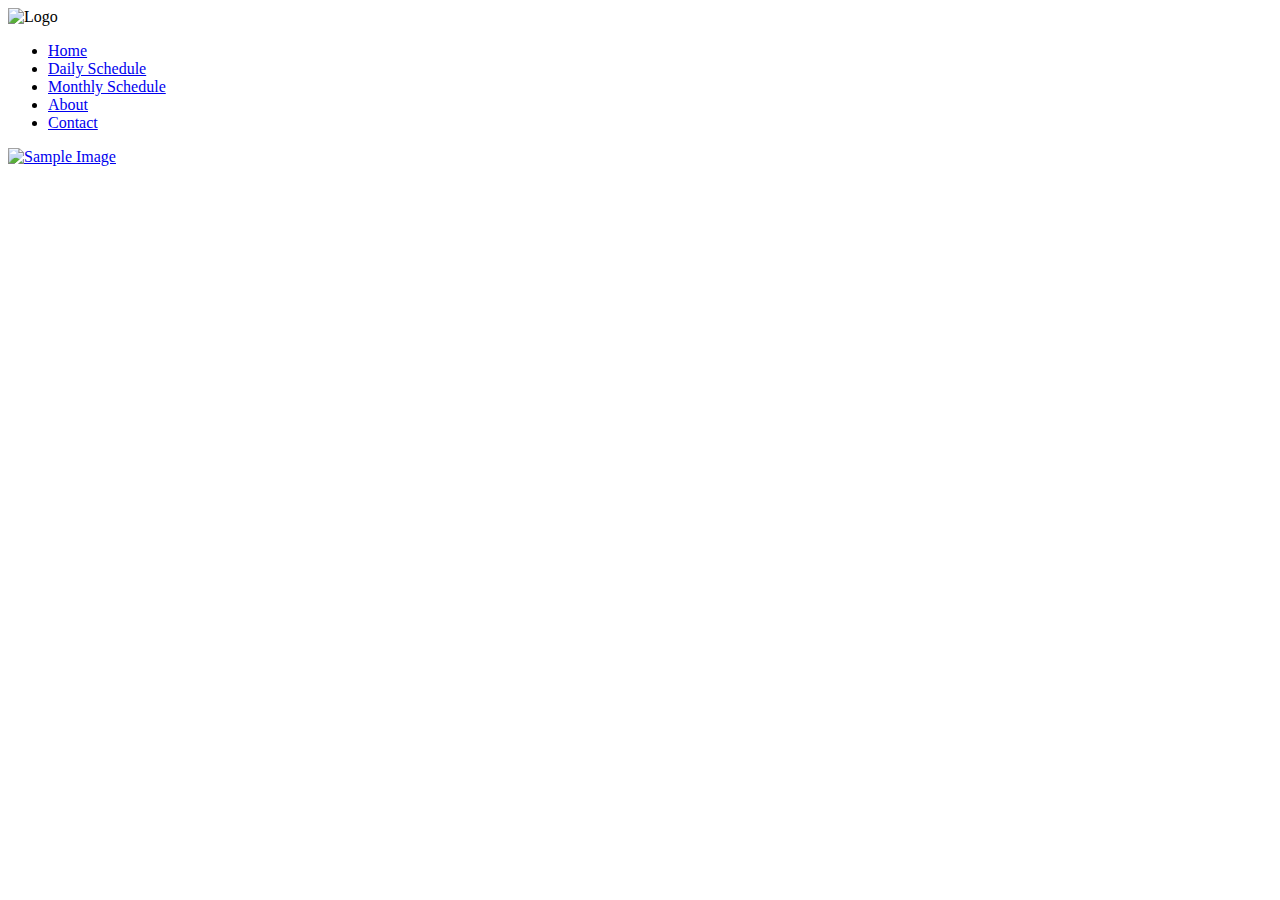
==== home.html @ edce8a9d "Add files via upload" ====
<!DOCTYPE html>
<html lang="en">
<head>
    <meta charset="UTF-8">
    <meta name="viewport" content="width=device-width, initial-scale=1.0">
    <link rel="stylesheet" href="styles.css">
    <title>Your Portfolio</title>
</head>
<body>
    <header>
        <div class="logo">
            <img src="C:\Users\Vedant Vankar\Desktop\sem-3\Hackathon\images\logo.jpg" alt="Logo">
        </div>
        <nav>
            <ul>
                <li><a href="#">Home</a></li>
                <li><a href="C:\Users\Vedant Vankar\Desktop\sem-3\Hackathon\testing\form.html">Daily Schedule</a></li>
                <li><a href="#">Monthly Schedule</a></li>
                <li><a href="#">About</a></li>
                <li><a href="#">Contact</a></li>
            </ul>
        </nav>
    </header>
    <section class="content">
        <div class="text">
            
        </div>
        <div class="image">
            <a href="#">
              <img src="C:\Users\Vedant Vankar\Desktop\sem-3\Hackathon\images\schedule-now.jpg" alt="Sample Image">
              </a>
        </div>
    </section>
    </body>
</html>
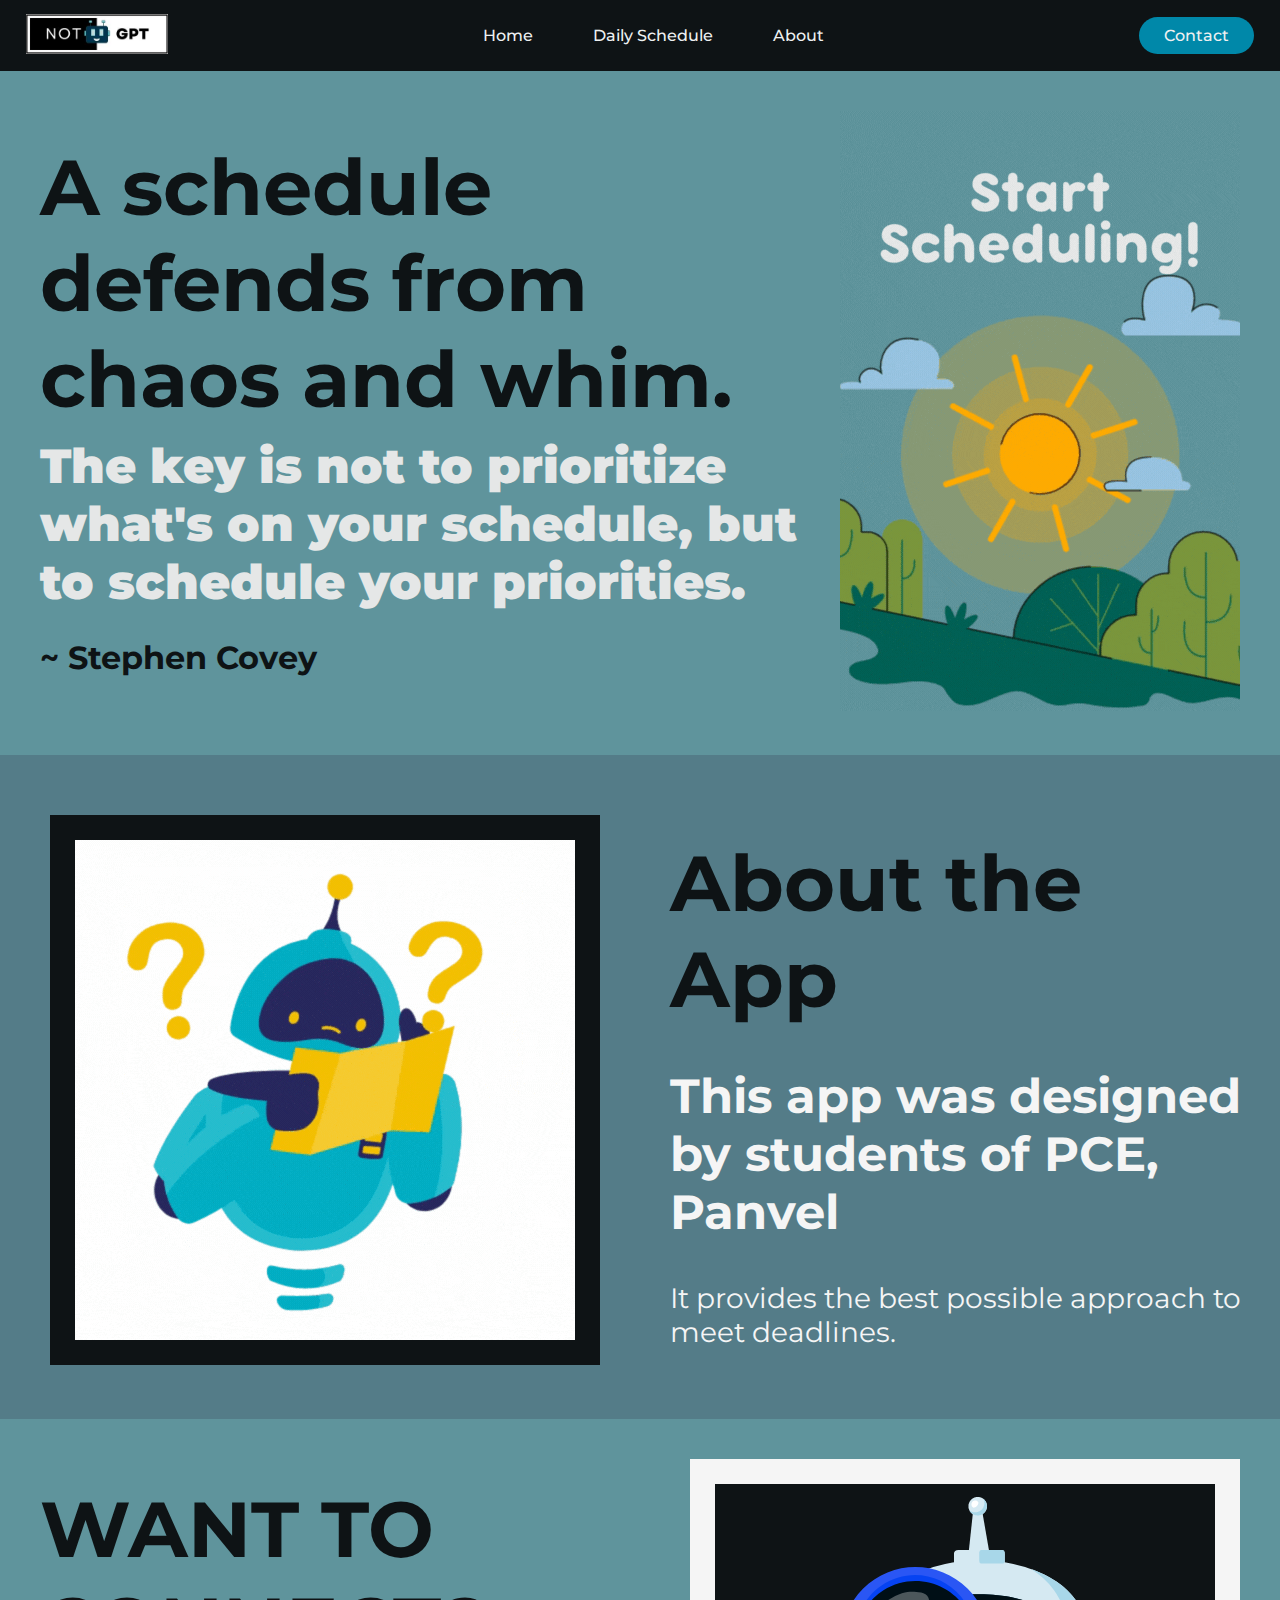
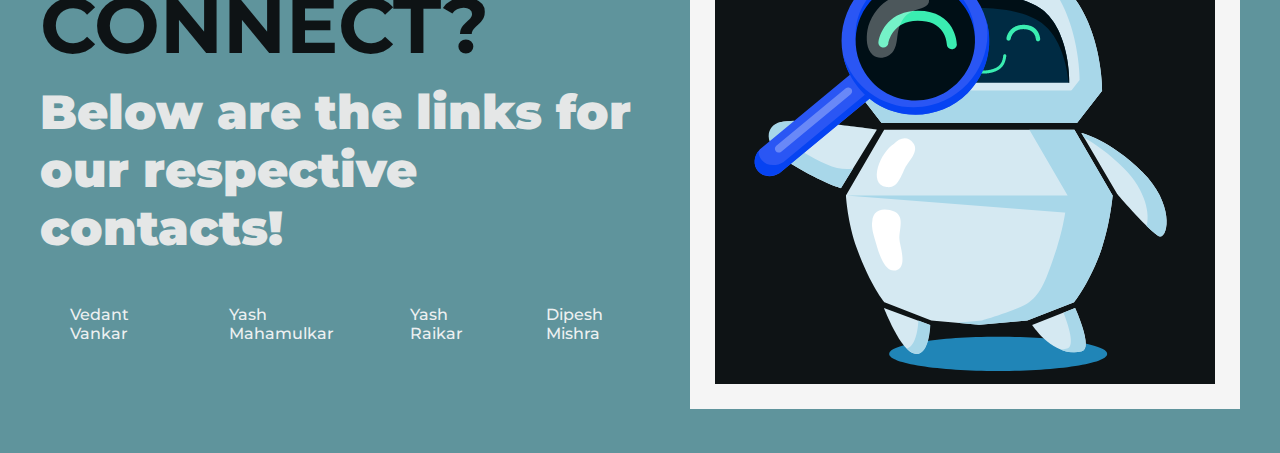
==== commit 89869f9c: "Add files via upload" ====
--- a/home.html
+++ b/home.html
@@ -4,32 +4,61 @@
     <meta charset="UTF-8">
     <meta name="viewport" content="width=device-width, initial-scale=1.0">
     <link rel="stylesheet" href="styles.css">
-    <title>Your Portfolio</title>
+    <title>Productivity Scheduler</title>
 </head>
 <body>
     <header>
         <div class="logo">
-            <img src="C:\Users\Vedant Vankar\Desktop\sem-3\Hackathon\images\logo.jpg" alt="Logo">
+            <img src="images/logo.jpg" alt="Logo">
         </div>
         <nav>
             <ul>
-                <li><a href="#">Home</a></li>
-                <li><a href="C:\Users\Vedant Vankar\Desktop\sem-3\Hackathon\testing\form.html">Daily Schedule</a></li>
-                <li><a href="#">Monthly Schedule</a></li>
-                <li><a href="#">About</a></li>
-                <li><a href="#">Contact</a></li>
+                <li><a href="home.html">Home</a></li>
+                <li><a href="form/studentForm.html">Daily Schedule</a></li>
+                <li><a href="#AboutUs">About</a></li>
             </ul>
         </nav>
+        <a class="cta" href="#ContactUS"><button>Contact</button></a>
     </header>
     <section class="content">
         <div class="text">
-            
+            <h1>A schedule defends from chaos and whim.</h1>
+            <p>The key is not to prioritize what's on your schedule, but to schedule your priorities.</p>
+            <h2>~ Stephen Covey</h2>
         </div>
         <div class="image">
-            <a href="#">
-              <img src="C:\Users\Vedant Vankar\Desktop\sem-3\Hackathon\images\schedule-now.jpg" alt="Sample Image">
-              </a>
+            <a href="form/formNew.html">
+                <img src="images/StartScheduling!(1).gif" alt="Sample Image">
+            </a>
         </div>
     </section>
-    </body>
-</html>+
+    <section style="background-color: #547C88;" class="about" id="AboutUs">
+        <div class="image1">
+            <img src="images/robo.gif" alt="Robo Image">
+        </div>
+        <div class="text1">
+            <h1>About the App</h1>
+            <h2>This app was designed by students of PCE, Panvel</h2>
+            <p>It provides the best possible approach to meet deadlines.</p>
+        </div>
+    </section>
+
+    <section class="content" id="ContactUS">
+        <div class="text">
+            <h1>WANT TO CONNECT?</h1>
+            <p>Below are the links for our respective contacts!</p>
+            <nav><ul>
+                <li><a href="https://www.instagram.com/vedant.vankar/">Vedant Vankar</a></li>
+                <li><a href="https://www.instagram.com/yash.mahamulkar/">Yash Mahamulkar</a></li>
+                <li><a href="https://www.instagram.com/yash15.exe/">Yash Raikar</a></li>
+                <li><a href="https://www.instagram.com/___.dipesh_26/">Dipesh Mishra</a></li>
+            </ul></nav>
+        </div>
+        <div class="image">
+            <a href="form/formNew.html">
+                <img style="border: 25px solid whitesmoke ;" src="images/find.png" alt="Sample Image">
+            </a>
+        </div>
+    </section>
+
--- a/styles.css
+++ b/styles.css
@@ -0,0 +1,192 @@
+/* Reset some default styles */
+@import url('https://fonts.googleapis.com/css2?family=Montserrat:wght@500&display=swap');
+
+
+body{
+  background-color: #5F949C;
+  background-size: cover ;
+ 
+  margin: 0;
+  padding: 0;
+} 
+h1, p {
+  margin: 0;
+  padding: 0;
+}
+
+/* Basic styling */
+header {
+  display: flex;
+  justify-content: space-between;
+  align-items: center;
+  padding-left: 2%;
+  padding-top: 0px;
+  padding-right: 2%;
+  max-width: 100%;
+  background-color: #0E1315;
+  max-block-size: fit-content;
+  
+}
+
+.logo img {
+  max-height: 40px;
+  cursor:pointer;
+}
+
+nav ul {
+
+  padding: 0px;
+
+  list-style: none;
+  display: flex;
+  max-width: 100%;
+}
+
+nav li, button {
+  font-family: "Montserrat", sans-serif;
+  font-weight: 500;
+  font-size: 16px;
+  text-decoration: none;
+  padding-inline: 10px;
+ 
+ 
+}
+
+nav a {
+  display: block;
+  text-decoration: none;
+  color: #edf0f1;
+  padding: 10px 20px;
+  transition: all 0.3s ease 0s;
+}
+
+nav a:hover{
+  background-color: #0088a9;
+  border: none;
+  border-radius: 50px;
+  
+}
+
+button{
+  color: #edf0f1;
+  padding: 9px 25px;
+  background-color: rgba(0,136,169,1);
+  border: none;
+  border-radius: 50px;
+  cursor: pointer;
+  transition: all 0.3s ease 0.1s;
+}
+
+button:hover{
+  background-color: rgba(0,136,169,0.8);
+}
+
+.content {
+  display: flex;
+  align-items: center;
+  padding: 40px;
+}
+
+.about {
+  display: flex;
+  padding-top: 10px;
+  align-items: center;
+}
+
+.text1{
+  flex:1;
+  padding: 20px;
+  word-wrap: break-word;
+  color: #E5E7E7;
+  font-family: "Montserrat", sans-serif;
+}
+.text1 h1 {
+  font-size: 78px;
+  color: #0E1315;
+  margin-bottom: 10px;
+}
+.text1 h2 {
+  font-size: 48px;
+  color: whitesmoke;
+  
+}
+.text1 p {
+  font-size: 28px;
+  color: whitesmoke;
+  
+}
+
+.text1 ul{
+  font-family: "Montserrat", sans-serif;
+  
+  font-size: 38px;
+  text-decoration: none;
+}
+.text {
+  flex: 1;
+  padding-right: 20px;
+  word-wrap: break-word;
+  color: #E5E7E7;
+  font-family: "Montserrat", sans-serif;
+  font-weight: 900;
+}
+.text ul{
+  font-size: 38px;
+  text-decoration: none;
+}
+
+.text h1 {
+  font-size: 78px;
+  color: #0E1315;
+  margin-bottom: 10px;
+}
+
+.text p {
+  font-size: 48px;
+  margin-bottom: 10px;
+}
+.text h2 {
+  font-size: 32px;
+  color: #0E1315;
+  margin-bottom: 10px;
+}
+
+
+
+.image img {
+  max-width: 100%;
+  height: auto;
+}
+
+.image1{
+  max-width: 100%;
+  height: auto;
+  padding: 50px;
+}
+.image1 img{
+  max-width: 100%;
+  height: auto;
+  border: 25px solid #0E1315 ;
+}
+
+/* Mobile responsiveness */
+@media (max-width: 768px) {
+  header {
+      flex-direction: column;
+      text-align: center;
+  }
+
+  .logo {
+      margin-bottom: 10px;
+  }
+
+  .content {
+      flex-direction: column;
+      padding: 20px;
+  }
+
+  .text {
+      padding-right: 0;
+      margin-bottom: 20px;
+  }
+}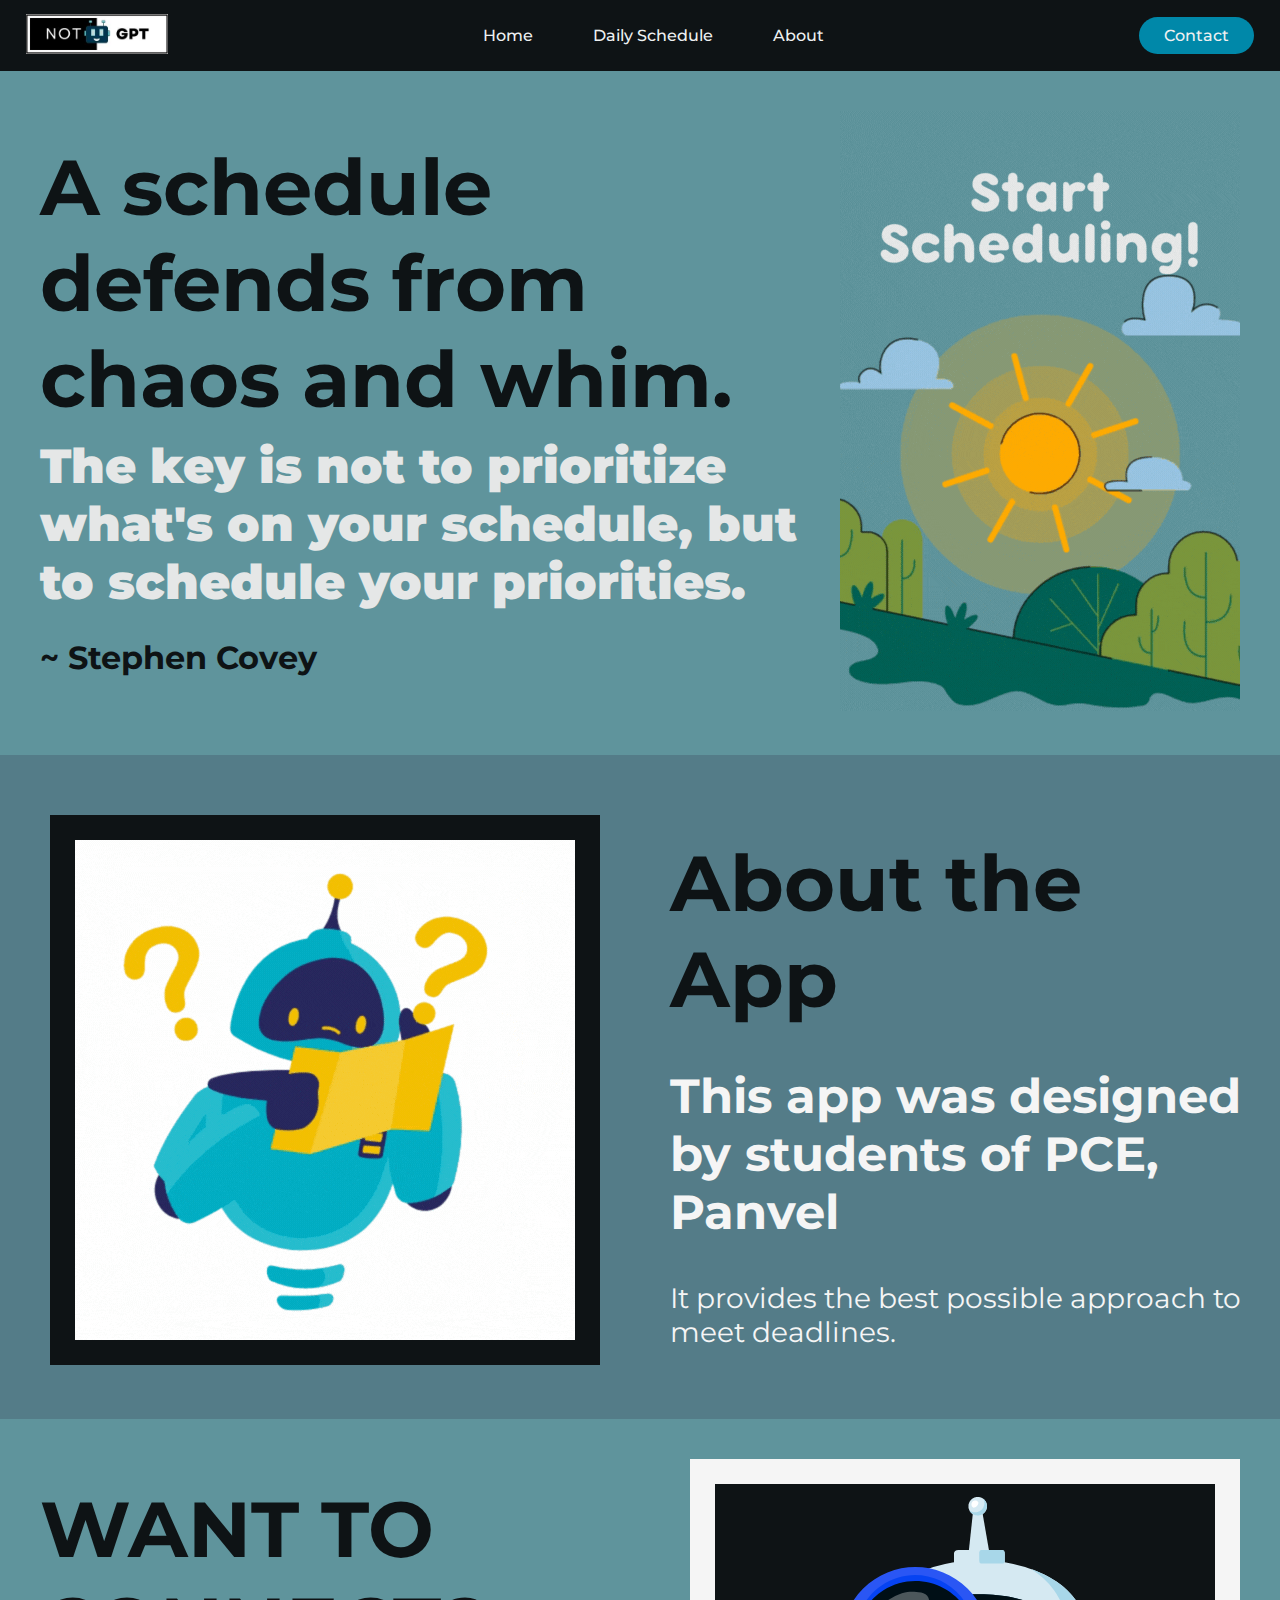
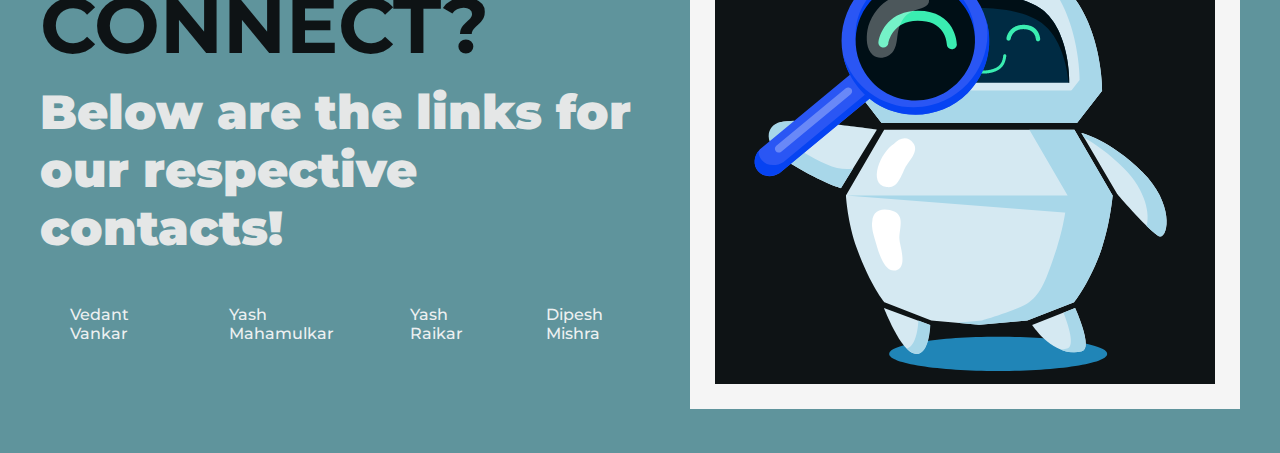
==== commit cf9b585a: "Update home.html" ====
--- a/home.html
+++ b/home.html
@@ -19,6 +19,7 @@
             </ul>
         </nav>
         <a class="cta" href="#ContactUS"><button>Contact</button></a>
+    
     </header>
     <section class="content">
         <div class="text">
@@ -62,3 +63,5 @@
         </div>
     </section>
 
+</body>
+</html>
